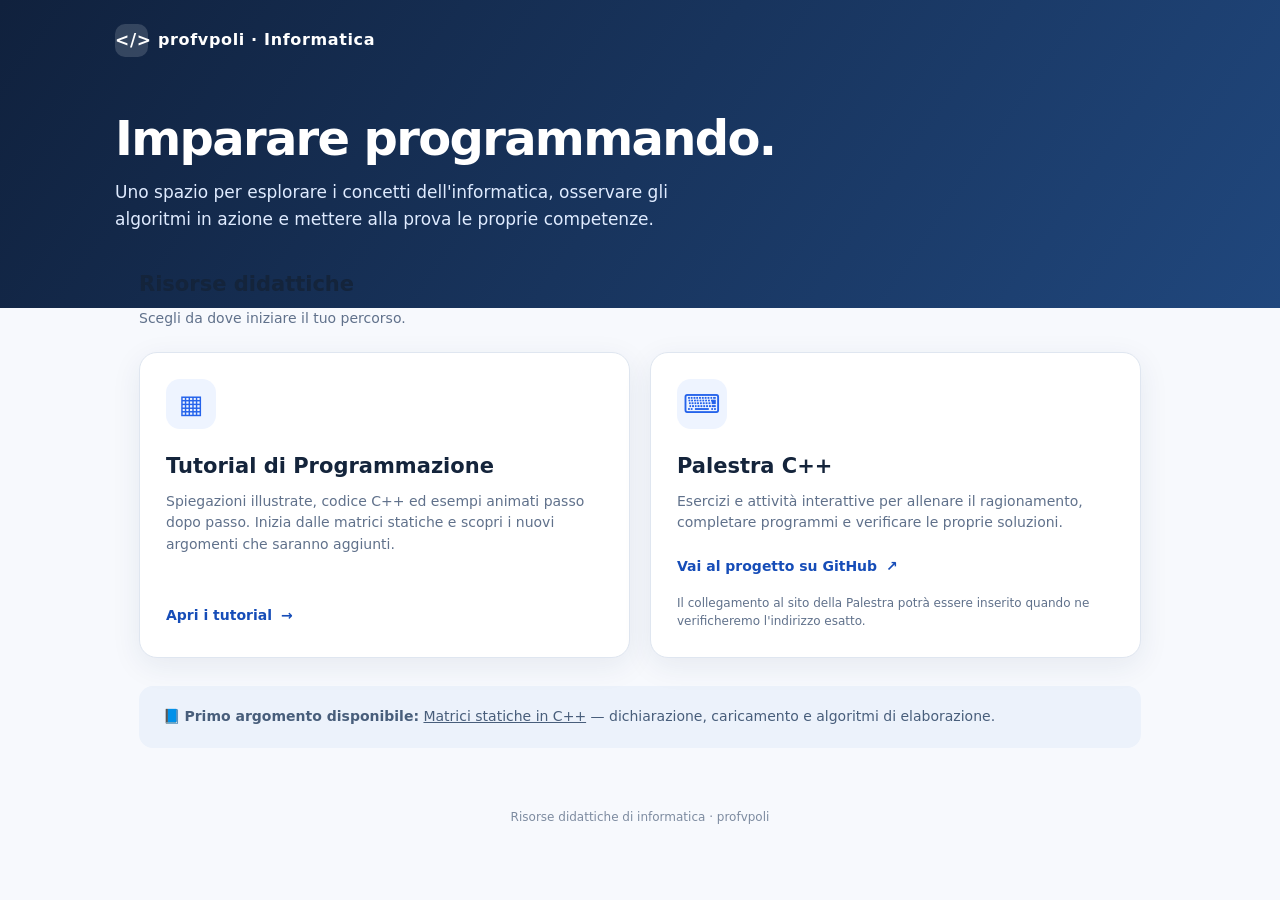
==== index.html @ 676f1f7f "Add files via upload" ====
<!DOCTYPE html>
<html lang="it">
<head>
  <meta charset="utf-8">
  <meta name="viewport" content="width=device-width,initial-scale=1">
  <meta name="theme-color" content="#111b30">
  <meta name="description" content="Risorse didattiche interattive per imparare la programmazione e l'informatica.">
  <title>Risorse di Informatica | profvpoli</title>
  <style>
    :root{color-scheme:light;--ink:#14243b;--muted:#60718b;--line:#dfe6f0;--navy:#142542;--blue:#2563eb;--pale:#eef4ff}
    *{box-sizing:border-box}body{margin:0;font-family:system-ui,-apple-system,"Segoe UI",sans-serif;background:#f7f9fd;color:var(--ink);line-height:1.55}
    a{color:inherit}header{background:linear-gradient(125deg,#10213d,#20477d);color:white;padding:24px 24px 76px}
    .wrap{max-width:1050px;margin:auto}.brand{font-weight:750;font-size:16px;letter-spacing:.04em;display:flex;align-items:center;gap:10px}.brandmark{width:33px;height:33px;display:grid;place-items:center;border-radius:10px;background:#ffffff26;font-size:17px}
    h1{font-size:clamp(30px,5vw,48px);line-height:1.13;letter-spacing:-.035em;margin:54px 0 14px}header p{max-width:620px;color:#dfebff;font-size:17px;margin:0}
    main{max-width:1050px;margin:-40px auto 60px;padding:0 24px;position:relative}h2{font-size:21px;margin:0 0 8px}.intro{color:var(--muted);font-size:14px;margin:0 0 22px}
    .cards{display:grid;grid-template-columns:repeat(2,minmax(0,1fr));gap:20px}.card{background:white;border:1px solid var(--line);border-radius:18px;padding:26px;box-shadow:0 8px 30px #1c355514;display:flex;flex-direction:column;min-height:278px}
    .symbol{width:50px;height:50px;border-radius:14px;background:var(--pale);color:var(--blue);display:grid;place-items:center;font-size:26px;margin-bottom:21px}
    .card h3{font-size:21px;margin:0 0 8px}.card p{color:var(--muted);font-size:14px;margin:0 0 22px;flex:1}.link{display:inline-flex;align-items:center;gap:9px;color:#164db8;font-size:14px;font-weight:750;text-decoration:none;align-self:flex-start;border-bottom:1px solid transparent;padding-bottom:3px}.link:hover,.link:focus-visible{border-color:currentColor}.note{font-size:12px;color:var(--muted);margin-top:12px}
    .bottom{margin-top:28px;padding:20px 24px;background:#ecf2fb;border-radius:14px;color:#485e7b;font-size:14px}footer{text-align:center;color:#7d8ba0;font-size:12px;padding:0 20px 35px}
    @media(max-width:650px){.cards{grid-template-columns:1fr}header{padding-bottom:67px}h1{margin-top:39px}.card{min-height:220px}}
  </style>
</head>
<body>
<header><div class="wrap">
 <div class="brand"><span class="brandmark" aria-hidden="true">&lt;/&gt;</span> profvpoli · Informatica</div>
 <h1>Imparare programmando.</h1>
 <p>Uno spazio per esplorare i concetti dell'informatica, osservare gli algoritmi in azione e mettere alla prova le proprie competenze.</p>
</div></header>
<main>
  <h2>Risorse didattiche</h2>
  <p class="intro">Scegli da dove iniziare il tuo percorso.</p>
  <div class="cards">
    <section class="card">
      <div class="symbol" aria-hidden="true">▦</div>
      <h3>Tutorial di Programmazione</h3>
      <p>Spiegazioni illustrate, codice C++ ed esempi animati passo dopo passo. Inizia dalle matrici statiche e scopri i nuovi argomenti che saranno aggiunti.</p>
      <a class="link" href="./tutorial-programmazione/">Apri i tutorial <span aria-hidden="true">→</span></a>
    </section>
    <section class="card">
      <div class="symbol" aria-hidden="true">⌨</div>
      <h3>Palestra C++</h3>
      <p>Esercizi e attività interattive per allenare il ragionamento, completare programmi e verificare le proprie soluzioni.</p>
      <a class="link" href="https://github.com/profvpoli/palestra-cpp">Vai al progetto su GitHub <span aria-hidden="true">↗</span></a>
      <div class="note">Il collegamento al sito della Palestra potrà essere inserito quando ne verificheremo l'indirizzo esatto.</div>
    </section>
  </div>
  <div class="bottom">📘 <strong>Primo argomento disponibile:</strong> <a href="./tutorial-programmazione/strutture-dati/matrici/">Matrici statiche in C++</a> — dichiarazione, caricamento e algoritmi di elaborazione.</div>
</main>
<footer>Risorse didattiche di informatica · profvpoli</footer>
</body>
</html>
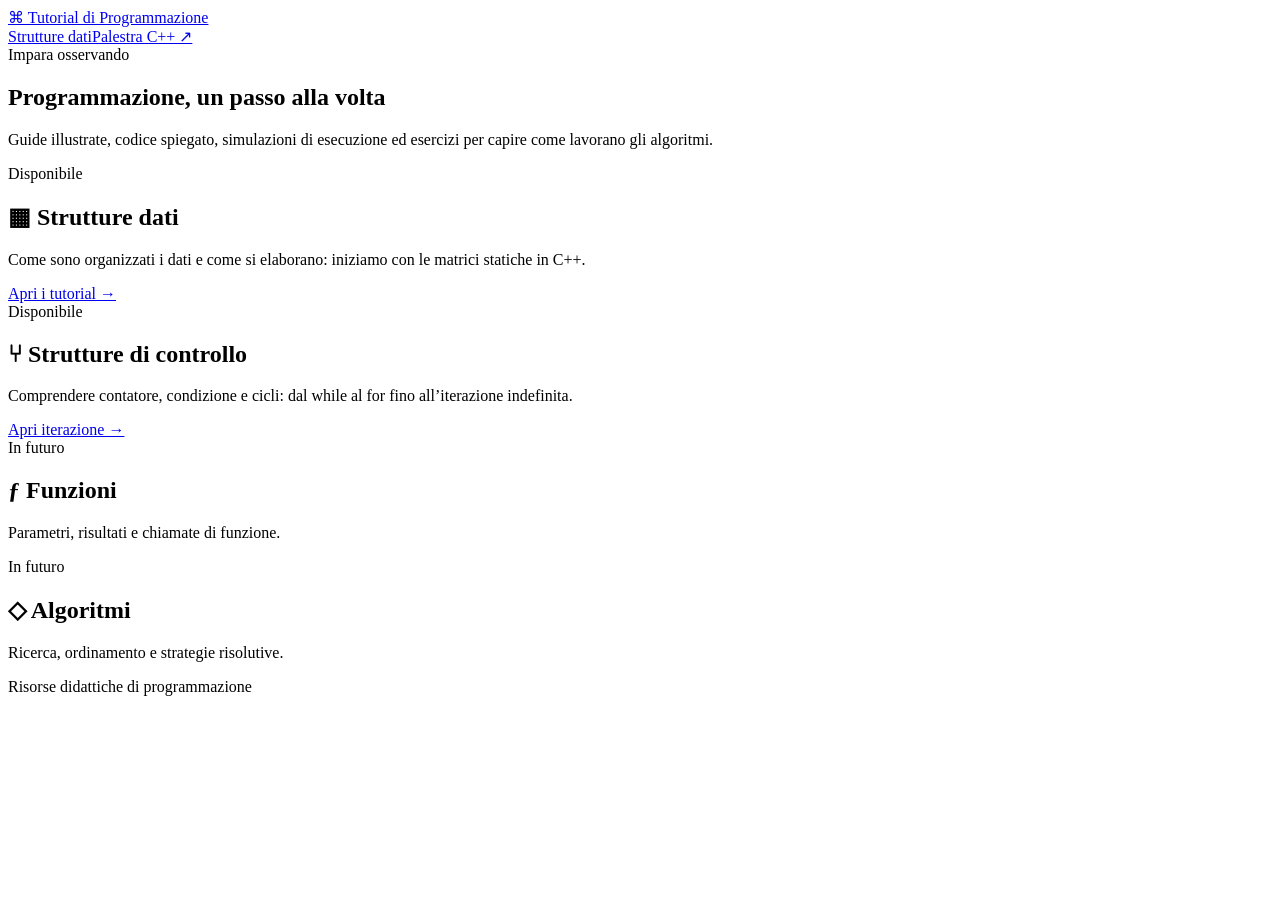
==== commit 81b186c5: "Add files via upload" ====
--- a/index.html
+++ b/index.html
@@ -1,51 +1 @@
-<!DOCTYPE html>
-<html lang="it">
-<head>
-  <meta charset="utf-8">
-  <meta name="viewport" content="width=device-width,initial-scale=1">
-  <meta name="theme-color" content="#111b30">
-  <meta name="description" content="Risorse didattiche interattive per imparare la programmazione e l'informatica.">
-  <title>Risorse di Informatica | profvpoli</title>
-  <style>
-    :root{color-scheme:light;--ink:#14243b;--muted:#60718b;--line:#dfe6f0;--navy:#142542;--blue:#2563eb;--pale:#eef4ff}
-    *{box-sizing:border-box}body{margin:0;font-family:system-ui,-apple-system,"Segoe UI",sans-serif;background:#f7f9fd;color:var(--ink);line-height:1.55}
-    a{color:inherit}header{background:linear-gradient(125deg,#10213d,#20477d);color:white;padding:24px 24px 76px}
-    .wrap{max-width:1050px;margin:auto}.brand{font-weight:750;font-size:16px;letter-spacing:.04em;display:flex;align-items:center;gap:10px}.brandmark{width:33px;height:33px;display:grid;place-items:center;border-radius:10px;background:#ffffff26;font-size:17px}
-    h1{font-size:clamp(30px,5vw,48px);line-height:1.13;letter-spacing:-.035em;margin:54px 0 14px}header p{max-width:620px;color:#dfebff;font-size:17px;margin:0}
-    main{max-width:1050px;margin:-40px auto 60px;padding:0 24px;position:relative}h2{font-size:21px;margin:0 0 8px}.intro{color:var(--muted);font-size:14px;margin:0 0 22px}
-    .cards{display:grid;grid-template-columns:repeat(2,minmax(0,1fr));gap:20px}.card{background:white;border:1px solid var(--line);border-radius:18px;padding:26px;box-shadow:0 8px 30px #1c355514;display:flex;flex-direction:column;min-height:278px}
-    .symbol{width:50px;height:50px;border-radius:14px;background:var(--pale);color:var(--blue);display:grid;place-items:center;font-size:26px;margin-bottom:21px}
-    .card h3{font-size:21px;margin:0 0 8px}.card p{color:var(--muted);font-size:14px;margin:0 0 22px;flex:1}.link{display:inline-flex;align-items:center;gap:9px;color:#164db8;font-size:14px;font-weight:750;text-decoration:none;align-self:flex-start;border-bottom:1px solid transparent;padding-bottom:3px}.link:hover,.link:focus-visible{border-color:currentColor}.note{font-size:12px;color:var(--muted);margin-top:12px}
-    .bottom{margin-top:28px;padding:20px 24px;background:#ecf2fb;border-radius:14px;color:#485e7b;font-size:14px}footer{text-align:center;color:#7d8ba0;font-size:12px;padding:0 20px 35px}
-    @media(max-width:650px){.cards{grid-template-columns:1fr}header{padding-bottom:67px}h1{margin-top:39px}.card{min-height:220px}}
-  </style>
-</head>
-<body>
-<header><div class="wrap">
- <div class="brand"><span class="brandmark" aria-hidden="true">&lt;/&gt;</span> profvpoli · Informatica</div>
- <h1>Imparare programmando.</h1>
- <p>Uno spazio per esplorare i concetti dell'informatica, osservare gli algoritmi in azione e mettere alla prova le proprie competenze.</p>
-</div></header>
-<main>
-  <h2>Risorse didattiche</h2>
-  <p class="intro">Scegli da dove iniziare il tuo percorso.</p>
-  <div class="cards">
-    <section class="card">
-      <div class="symbol" aria-hidden="true">▦</div>
-      <h3>Tutorial di Programmazione</h3>
-      <p>Spiegazioni illustrate, codice C++ ed esempi animati passo dopo passo. Inizia dalle matrici statiche e scopri i nuovi argomenti che saranno aggiunti.</p>
-      <a class="link" href="./tutorial-programmazione/">Apri i tutorial <span aria-hidden="true">→</span></a>
-    </section>
-    <section class="card">
-      <div class="symbol" aria-hidden="true">⌨</div>
-      <h3>Palestra C++</h3>
-      <p>Esercizi e attività interattive per allenare il ragionamento, completare programmi e verificare le proprie soluzioni.</p>
-      <a class="link" href="https://github.com/profvpoli/palestra-cpp">Vai al progetto su GitHub <span aria-hidden="true">↗</span></a>
-      <div class="note">Il collegamento al sito della Palestra potrà essere inserito quando ne verificheremo l'indirizzo esatto.</div>
-    </section>
-  </div>
-  <div class="bottom">📘 <strong>Primo argomento disponibile:</strong> <a href="./tutorial-programmazione/strutture-dati/matrici/">Matrici statiche in C++</a> — dichiarazione, caricamento e algoritmi di elaborazione.</div>
-</main>
-<footer>Risorse didattiche di informatica · profvpoli</footer>
-</body>
-</html>
+<!doctype html><html lang="it"><head><meta charset="utf-8"><meta name="viewport" content="width=device-width, initial-scale=1"><title>Tutorial di Programmazione</title><link rel="stylesheet" href="assets/style.css"></head><body><header class="top"><a class="brand" href="index.html">⌘ Tutorial di Programmazione</a><nav class="nav"><a href="strutture-dati/index.html">Strutture dati</a><a href="../palestra-cpp/">Palestra C++ ↗</a></nav></header><main><section class="hero"><span class="pill">Impara osservando</span><h1>Programmazione, un passo alla volta</h1><p>Guide illustrate, codice spiegato, simulazioni di esecuzione ed esercizi per capire come lavorano gli algoritmi.</p></section><div class="tiles"><article class="tile"><span class="small-heading">Disponibile</span><h2>▦ Strutture dati</h2><p>Come sono organizzati i dati e come si elaborano: iniziamo con le matrici statiche in C++.</p><a class="btn" href="strutture-dati/index.html">Apri i tutorial →</a></article><article class="tile"><span class="small-heading">Disponibile</span><h2>⑂ Strutture di controllo</h2><p>Comprendere contatore, condizione e cicli: dal while al for fino all’iterazione indefinita.</p><a class="btn" href="strutture-controllo/iterazione/index.html">Apri iterazione →</a></article><article class="tile"><span class="small-heading">In futuro</span><h2>ƒ Funzioni</h2><p>Parametri, risultati e chiamate di funzione.</p></article><article class="tile"><span class="small-heading">In futuro</span><h2>◇ Algoritmi</h2><p>Ricerca, ordinamento e strategie risolutive.</p></article></div></main><footer class="footer">Risorse didattiche di programmazione</footer></body></html>
